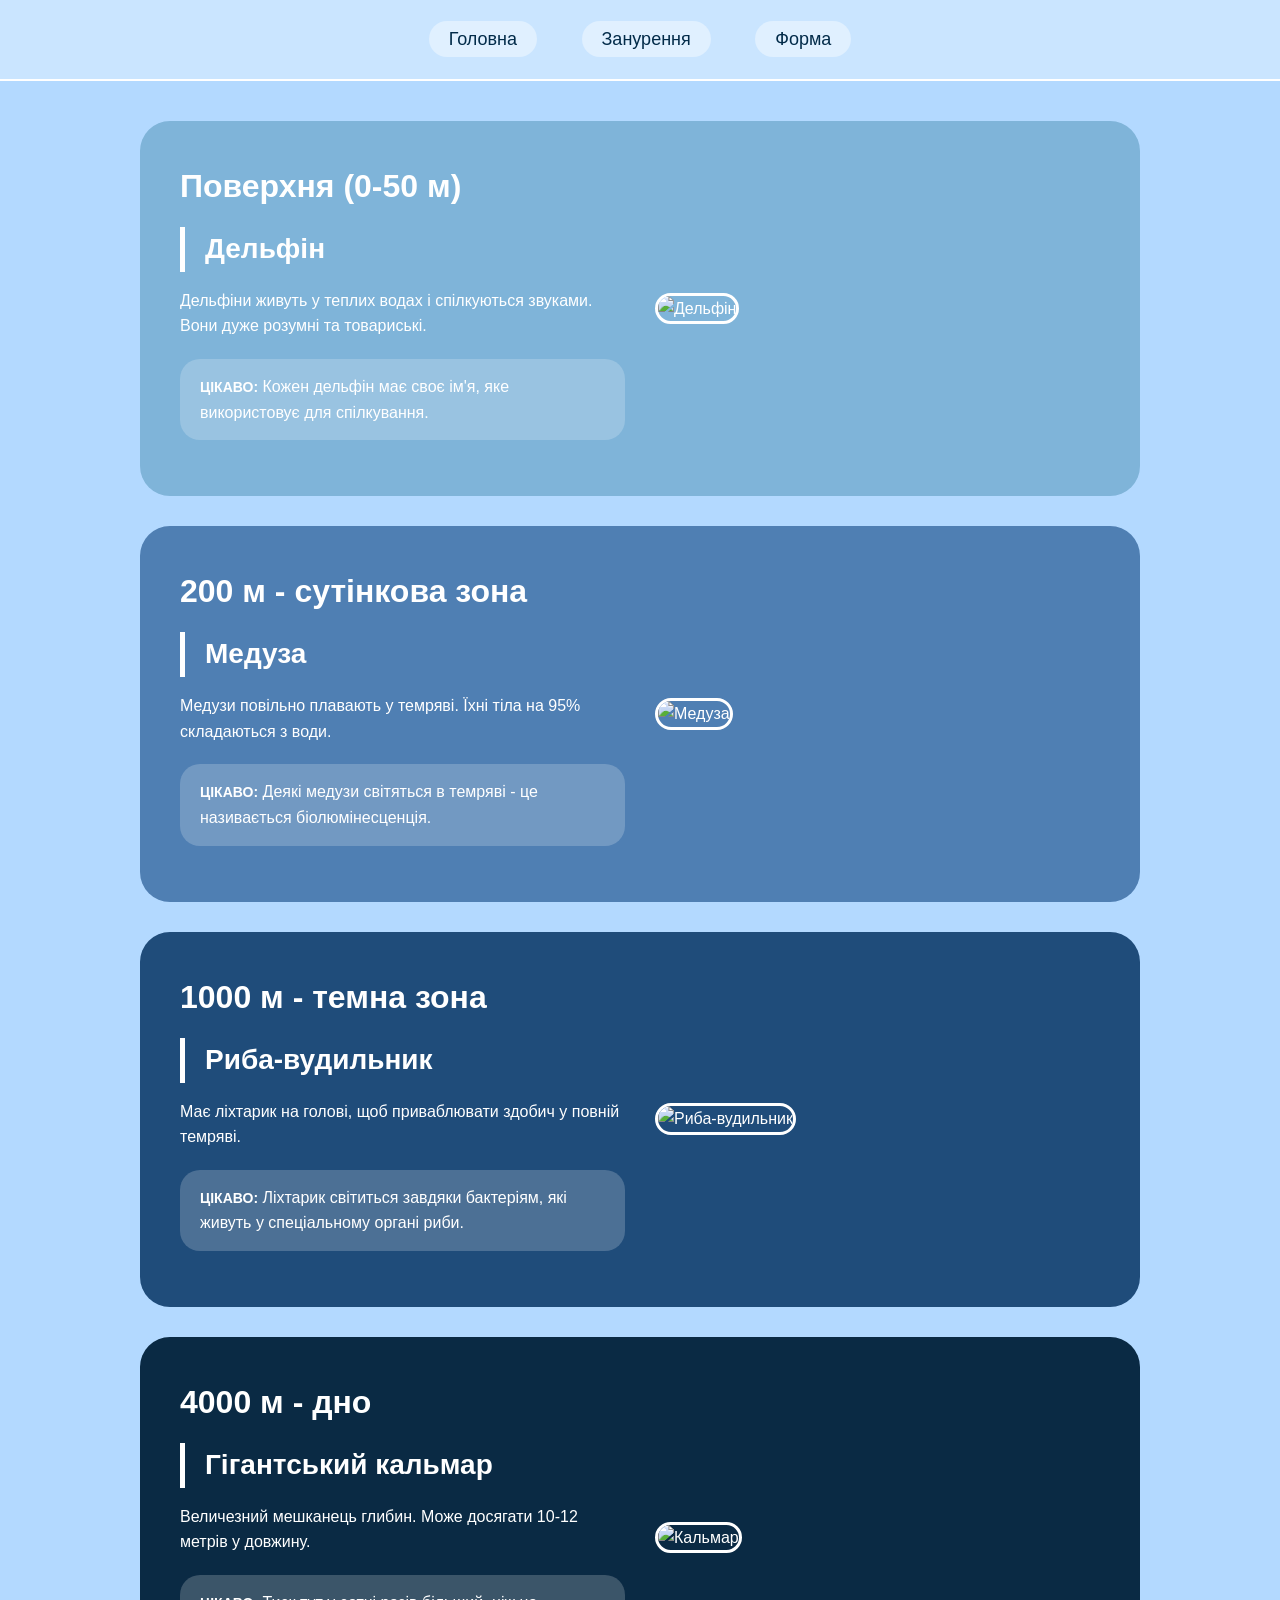
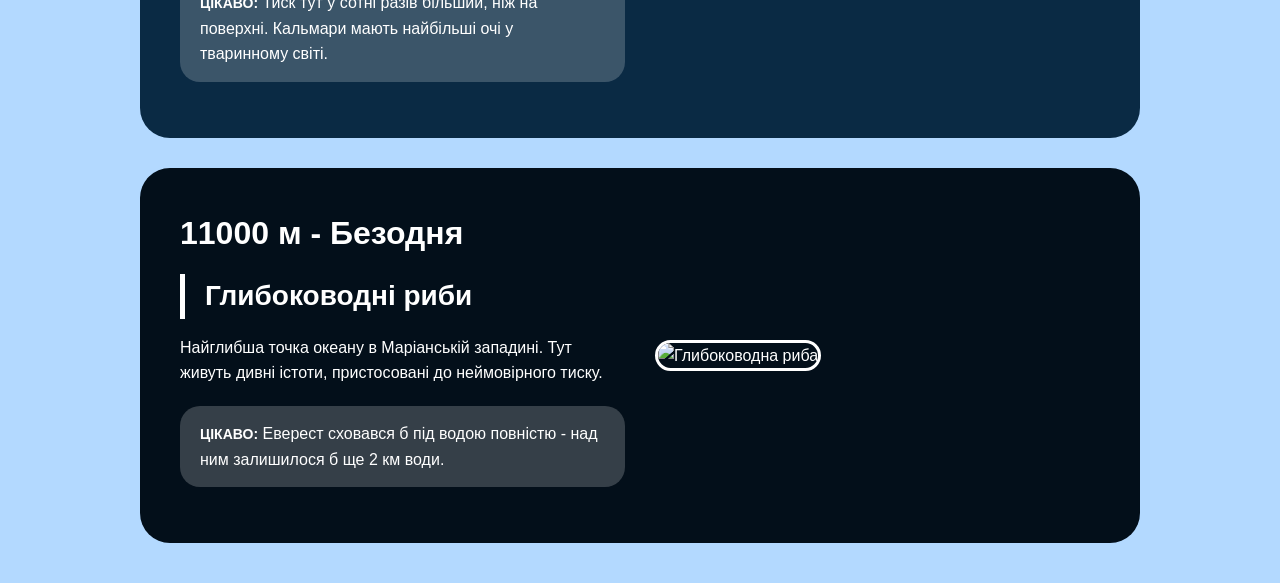
==== pohlyblennya.html @ fac299fe "Add files via upload" ====
<!DOCTYPE html>
<html lang="uk">
<head>
    <meta charset="UTF-8">
    <title>Глибини</title>
    <link rel="stylesheet" href="style.css">
</head>
<body>
    <nav class="menu">
        <a href="index.html">Головна</a>
        <a href="pohlyblennya.html">Занурення</a>
        <a href="form.html">Форма</a>
    </nav>
    <main class="content">
        <div class="depth-block surface">
            <div class="depth-grid">
                <div class="depth-text">
                    <h2>Поверхня (0-50 м)</h2>
                    <p class="creature">Дельфін</p>
                    <p>Дельфіни живуть у теплих водах і спілкуються звуками. Вони дуже розумні та товариські.</p>
                    <p class="fact"><span>Цікаво:</span> Кожен дельфін має своє ім'я, яке використовує для спілкування.</p>
                </div>
                <div class="depth-image">
                    <img src="images/dolphin.jpg" alt="Дельфін">
                </div>
            </div>
        </div>

        <div class="depth-block twilight">
            <div class="depth-grid">
                <div class="depth-text">
                    <h2>200 м - сутінкова зона</h2>
                    <p class="creature">Медуза</p>
                    <p>Медузи повільно плавають у темряві. Їхні тіла на 95% складаються з води.</p>
                    <p class="fact"><span>Цікаво:</span> Деякі медузи світяться в темряві - це називається біолюмінесценція.</p>
                </div>
                <div class="depth-image">
                    <img src="images/meduse.jpg" alt="Медуза">
                </div>
            </div>
        </div>

        <div class="depth-block dark">
            <div class="depth-grid">
                <div class="depth-text">
                    <h2>1000 м - темна зона</h2>
                    <p class="creature">Риба-вудильник</p>
                    <p>Має ліхтарик на голові, щоб приваблювати здобич у повній темряві.</p>
                    <p class="fact"><span>Цікаво:</span> Ліхтарик світиться завдяки бактеріям, які живуть у спеціальному органі риби.</p>
                </div>
                <div class="depth-image">
                    <img src="images/vudilnik.jpg" alt="Риба-вудильник">
                </div>
            </div>
        </div>

        <div class="depth-block deep">
            <div class="depth-grid">
                <div class="depth-text">
                    <h2>4000 м - дно</h2>
                    <p class="creature">Гігантський кальмар</p>
                    <p>Величезний мешканець глибин. Може досягати 10-12 метрів у довжину.</p>
                    <p class="fact"><span>Цікаво:</span> Тиск тут у сотні разів більший, ніж на поверхні. Кальмари мають найбільші очі у тваринному світі.</p>
                </div>
                <div class="depth-image">
                    <img src="images/squid.jpg" alt="Кальмар">
                </div>
            </div>
        </div>

        <div class="depth-block abyss">
            <div class="depth-grid">
                <div class="depth-text">
                    <h2>11000 м - Безодня</h2>
                    <p class="creature">Глибоководні риби</p>
                    <p>Найглибша точка океану в Маріанській западині. Тут живуть дивні істоти, пристосовані до неймовірного тиску.</p>
                    <p class="fact"><span>Цікаво:</span> Еверест сховався б під водою повністю - над ним залишилося б ще 2 км води.</p>
                </div>
                <div class="depth-image">
                    <img src="images/deep-sea fish.jpg" alt="Глибоководна риба">
                </div>
            </div>
        </div>
    </main>
</body>
</html>
---- style.css ----
body {
    font-family: 'Roboto', Arial, sans-serif;
    margin: 0;
    padding: 0;
    background: #b3d9ff;
    line-height: 1.6;
}

.menu {
    text-align: center;
    padding: 25px 0;
    background: rgba(255, 255, 255, 0.3);
    border-bottom: 2px solid white;
}

.menu a {
    color: #022b49;
    text-decoration: none;
    margin: 0 20px;
    font-size: 18px;
    font-weight: 500;
    padding: 8px 20px;
    border-radius: 30px;
    background: rgba(255, 255, 255, 0.4);
}

.menu a:hover {
    background: white;
}

.content {
    max-width: 1000px;
    margin: 40px auto;
    padding: 0 20px;
}

h1 {
    font-size: 48px;
    color: #022b49;
    margin-bottom: 20px;
    font-weight: 300;
}

h2 {
    font-size: 32px;
    margin-top: 0;
    margin-bottom: 15px;
    color: white;
}

.lead {
    font-size: 24px;
    font-weight: 300;
    color: #022b49;
}

.button {
    display: inline-block;
    background: white;
    padding: 15px 40px;
    margin: 30px 0 0 0;
    text-decoration: none;
    color: #022b49;
    border: none;
    border-radius: 40px;
    font-size: 18px;
    font-weight: 600;
}

.depth-block {
    padding: 40px;
    margin-bottom: 30px;
    border-radius: 30px;
    color: white;
}

.depth-grid {
    display: flex;
    gap: 30px;
    align-items: center;
    flex-wrap: wrap;
}

.depth-text {
    flex: 1;
    min-width: 300px;
}

.depth-image {
    flex: 1;
    min-width: 300px;
}

.depth-image img {
    width: 100%;
    height: auto;
    border-radius: 20px;
    border: 3px solid white;
}

.surface { background: #7fb4d9; }
.twilight { background: #4f7fb3; }
.dark { background: #1f4c7a; }
.deep { background: #0a2a44; }
.abyss { background: #030f1a; }

.creature {
    font-size: 28px;
    font-weight: 600;
    margin: 15px 0 10px;
    border-left: 5px solid white;
    padding-left: 20px;
}

.fact {
    background: rgba(255,255,255,0.2);
    padding: 15px 20px;
    border-radius: 20px;
    margin-top: 20px;
}

.fact span {
    font-weight: 600;
    text-transform: uppercase;
    font-size: 14px;
}

.form {
    background: rgba(255,255,255,0.3);
    padding: 30px;
    border-radius: 30px;
    margin: 30px 0;
}

.form-group {
    margin-bottom: 20px;
}

label {
    display: block;
    margin-bottom: 8px;
    font-weight: 500;
    color: #022b49;
}

input, textarea {
    width: 100%;
    padding: 12px;
    font-size: 16px;
    border: 2px solid white;
    background: rgba(255,255,255,0.8);
    border-radius: 15px;
}

footer {
    margin-top: 60px;
    text-align: center;
    color: #022b49;
    border-top: 2px dashed rgba(255,255,255,0.5);
    padding-top: 30px;
}
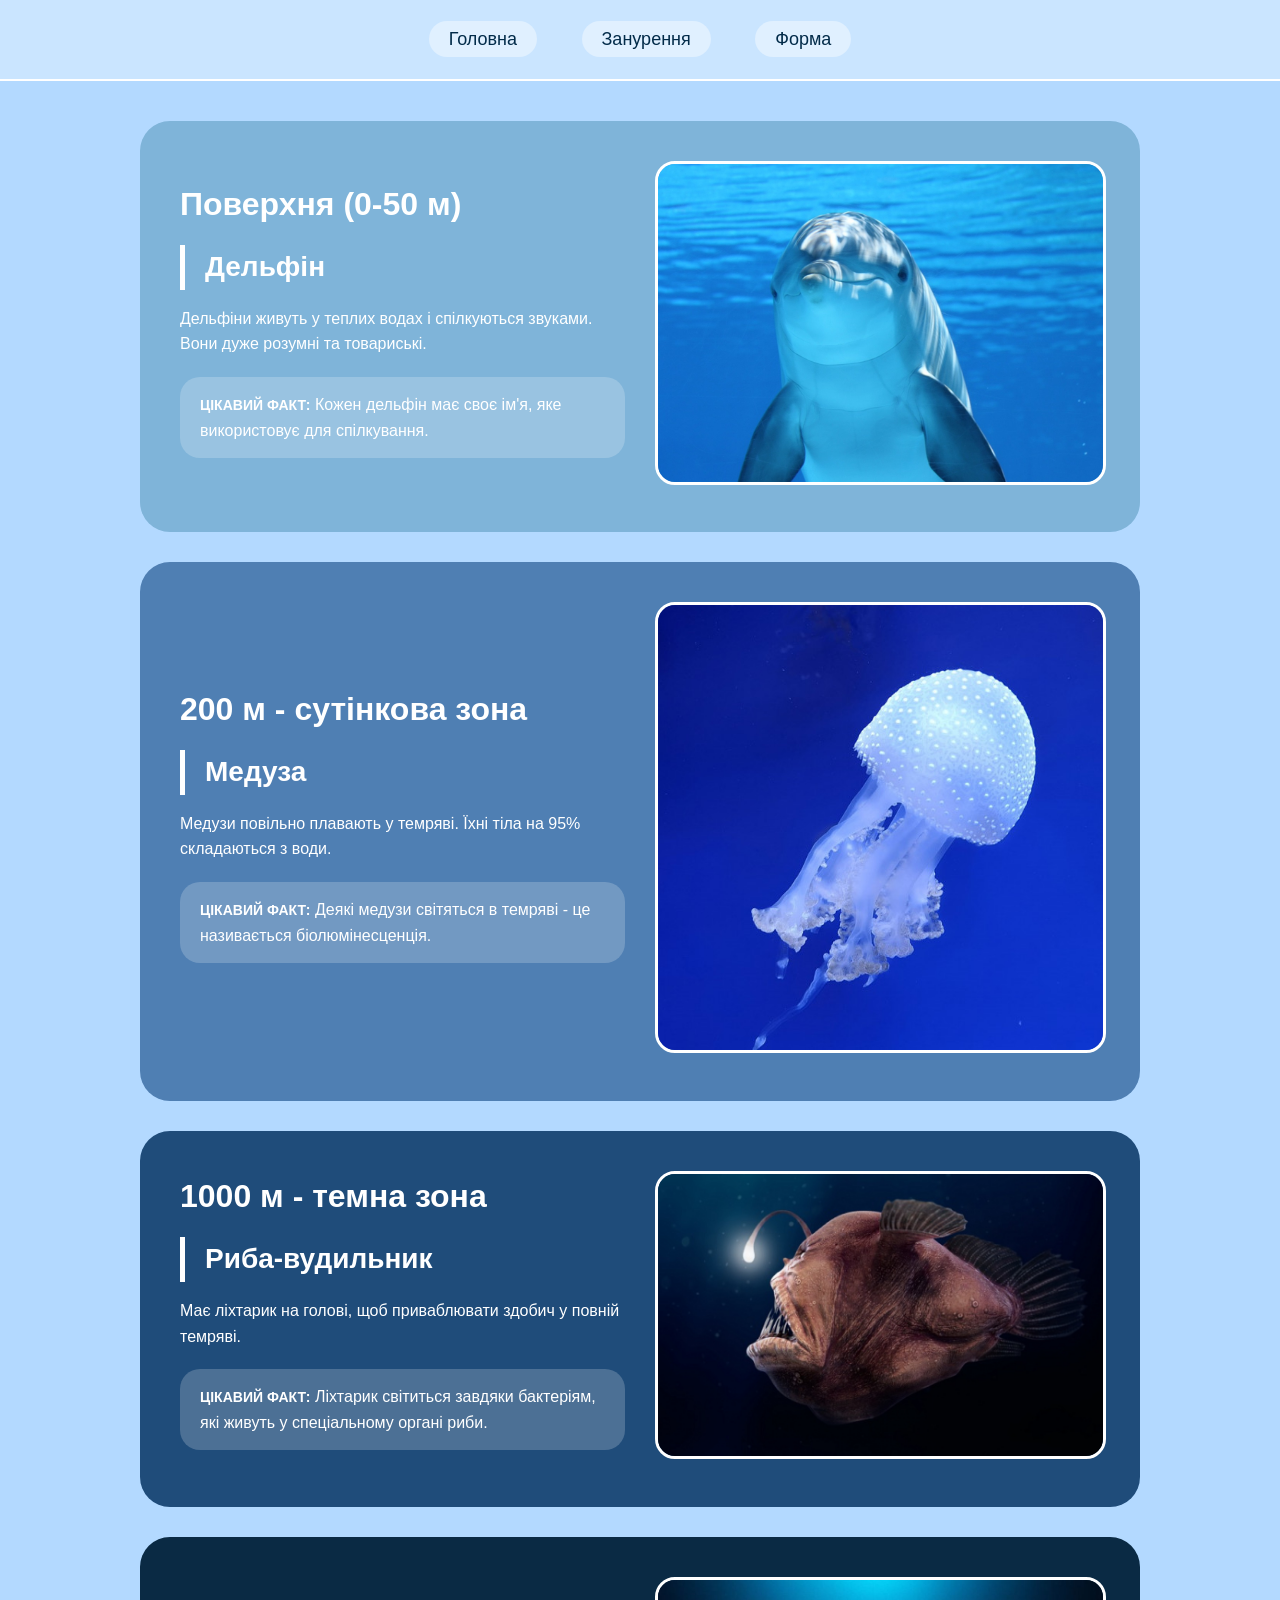
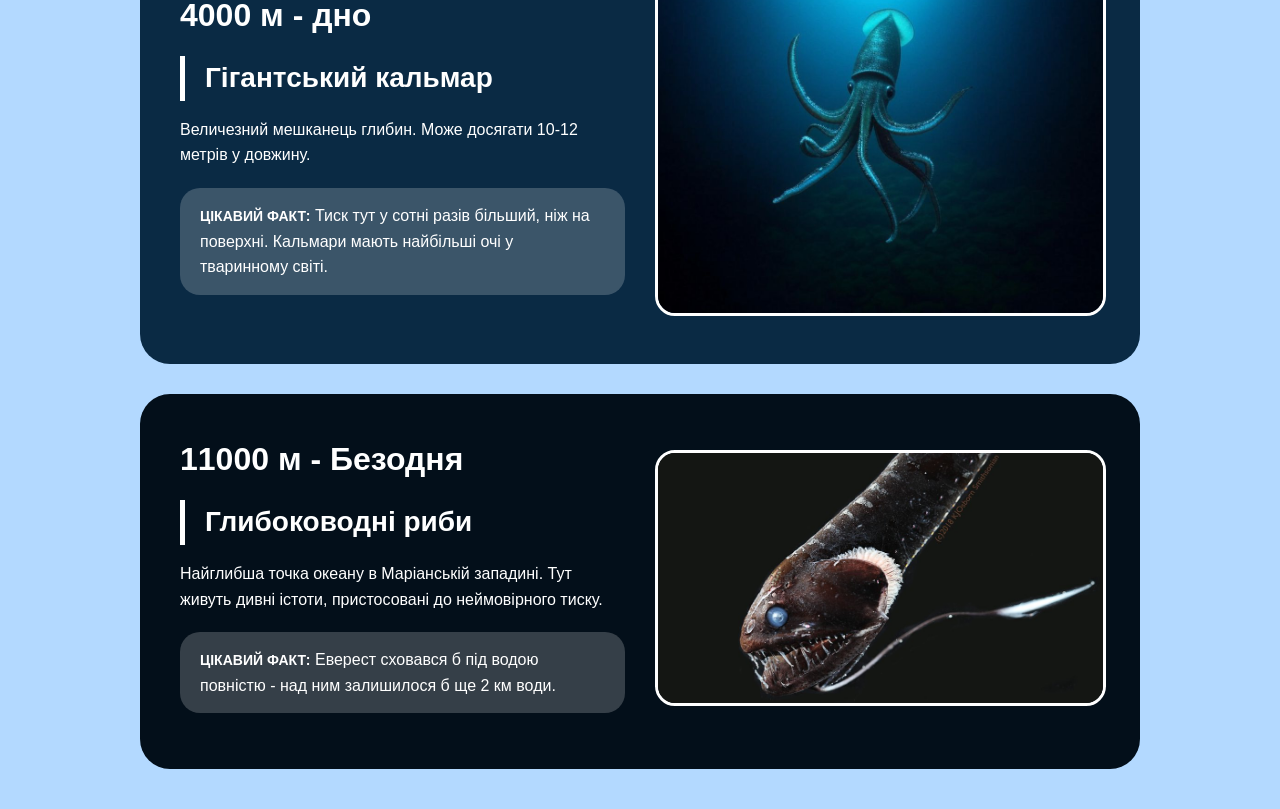
==== commit 4e184533: "Restore content in pohlyblennya.html Restored the original content of the HTML file after it was rem" ====
--- a/pohlyblennya.html
+++ b/pohlyblennya.html
@@ -18,7 +18,7 @@
                     <h2>Поверхня (0-50 м)</h2>
                     <p class="creature">Дельфін</p>
                     <p>Дельфіни живуть у теплих водах і спілкуються звуками. Вони дуже розумні та товариські.</p>
-                    <p class="fact"><span>Цікаво:</span> Кожен дельфін має своє ім'я, яке використовує для спілкування.</p>
+                    <p class="fact"><span>Цікавий факт:</span> Кожен дельфін має своє ім'я, яке використовує для спілкування.</p>
                 </div>
                 <div class="depth-image">
                     <img src="images/dolphin.jpg" alt="Дельфін">
@@ -32,7 +32,7 @@
                     <h2>200 м - сутінкова зона</h2>
                     <p class="creature">Медуза</p>
                     <p>Медузи повільно плавають у темряві. Їхні тіла на 95% складаються з води.</p>
-                    <p class="fact"><span>Цікаво:</span> Деякі медузи світяться в темряві - це називається біолюмінесценція.</p>
+                    <p class="fact"><span>Цікавий факт:</span> Деякі медузи світяться в темряві - це називається біолюмінесценція.</p>
                 </div>
                 <div class="depth-image">
                     <img src="images/meduse.jpg" alt="Медуза">
@@ -46,7 +46,7 @@
                     <h2>1000 м - темна зона</h2>
                     <p class="creature">Риба-вудильник</p>
                     <p>Має ліхтарик на голові, щоб приваблювати здобич у повній темряві.</p>
-                    <p class="fact"><span>Цікаво:</span> Ліхтарик світиться завдяки бактеріям, які живуть у спеціальному органі риби.</p>
+                    <p class="fact"><span>Цікавий факт:</span> Ліхтарик світиться завдяки бактеріям, які живуть у спеціальному органі риби.</p>
                 </div>
                 <div class="depth-image">
                     <img src="images/vudilnik.jpg" alt="Риба-вудильник">
@@ -60,7 +60,7 @@
                     <h2>4000 м - дно</h2>
                     <p class="creature">Гігантський кальмар</p>
                     <p>Величезний мешканець глибин. Може досягати 10-12 метрів у довжину.</p>
-                    <p class="fact"><span>Цікаво:</span> Тиск тут у сотні разів більший, ніж на поверхні. Кальмари мають найбільші очі у тваринному світі.</p>
+                    <p class="fact"><span>Цікавий факт:</span> Тиск тут у сотні разів більший, ніж на поверхні. Кальмари мають найбільші очі у тваринному світі.</p>
                 </div>
                 <div class="depth-image">
                     <img src="images/squid.jpg" alt="Кальмар">
@@ -74,7 +74,7 @@
                     <h2>11000 м - Безодня</h2>
                     <p class="creature">Глибоководні риби</p>
                     <p>Найглибша точка океану в Маріанській западині. Тут живуть дивні істоти, пристосовані до неймовірного тиску.</p>
-                    <p class="fact"><span>Цікаво:</span> Еверест сховався б під водою повністю - над ним залишилося б ще 2 км води.</p>
+                    <p class="fact"><span>Цікавий факт:</span> Еверест сховався б під водою повністю - над ним залишилося б ще 2 км води.</p>
                 </div>
                 <div class="depth-image">
                     <img src="images/deep-sea fish.jpg" alt="Глибоководна риба">
@@ -83,4 +83,4 @@
         </div>
     </main>
 </body>
-</html>+</html>
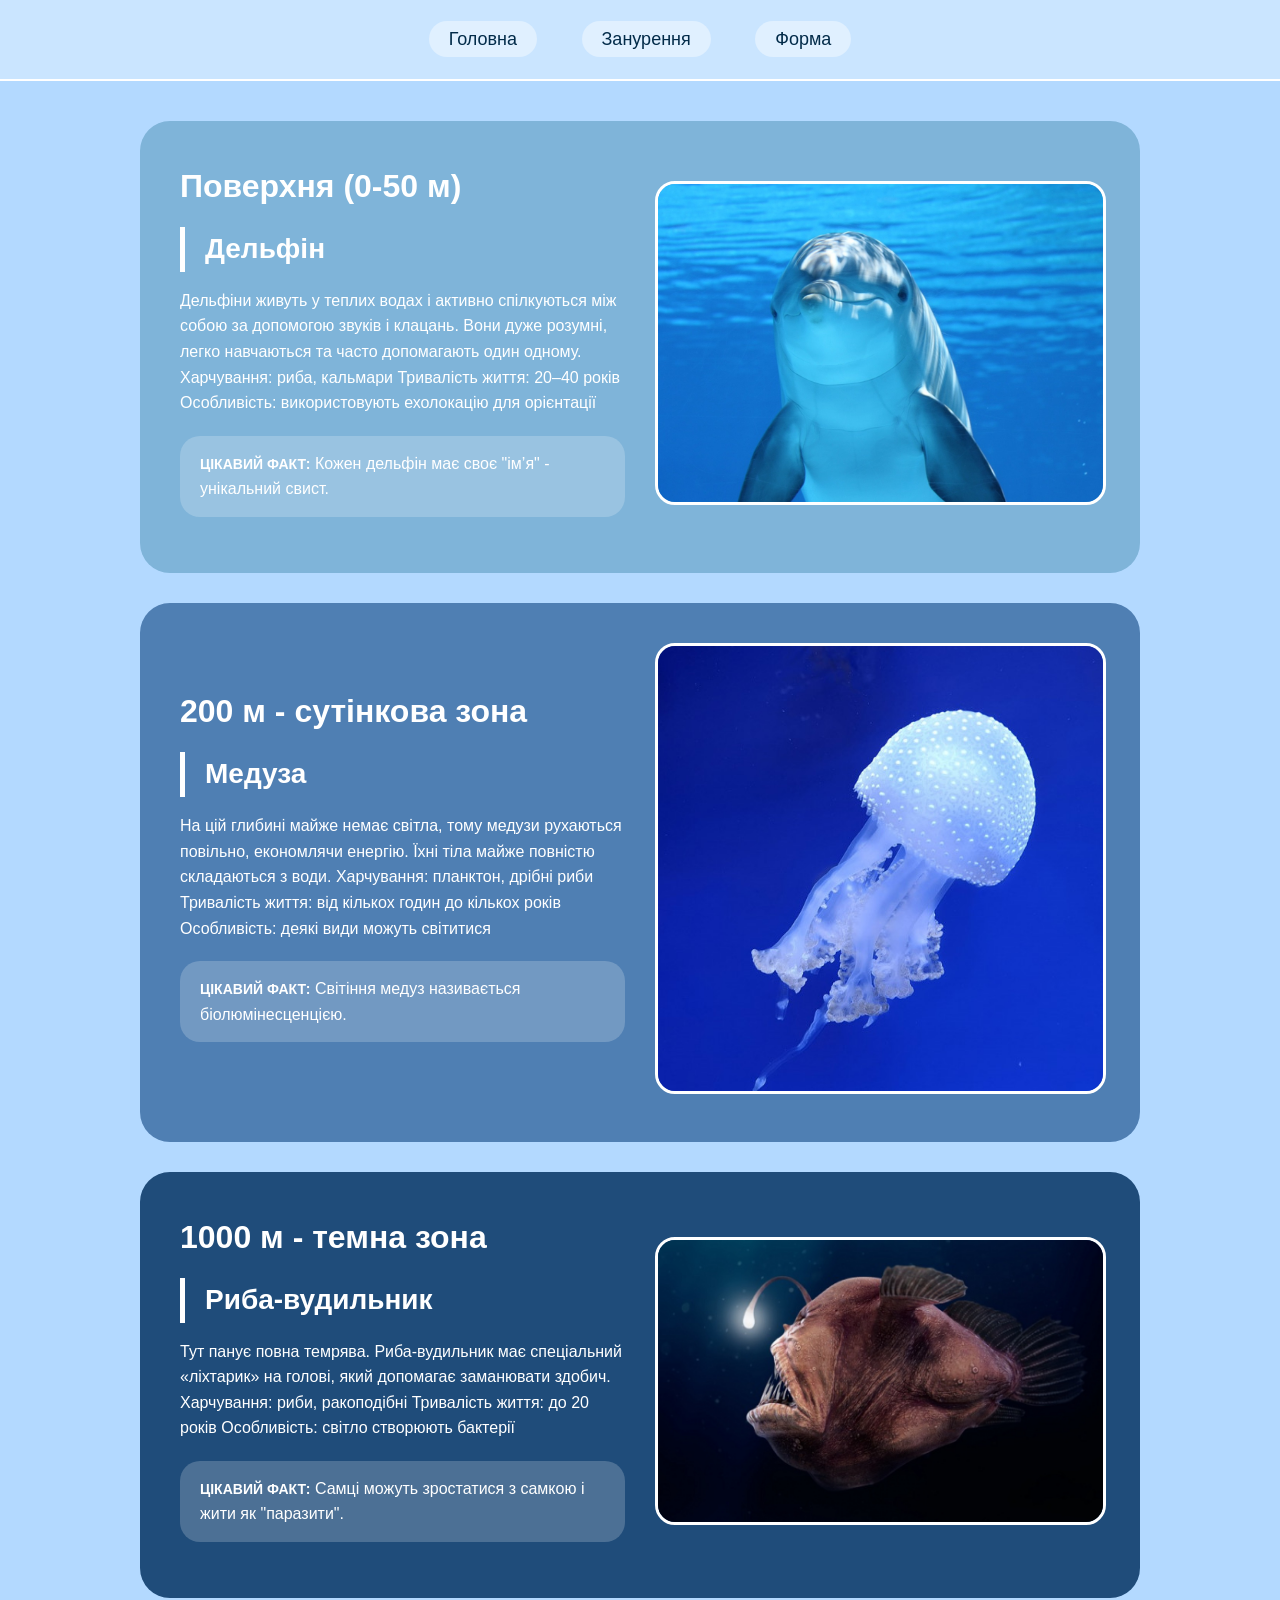
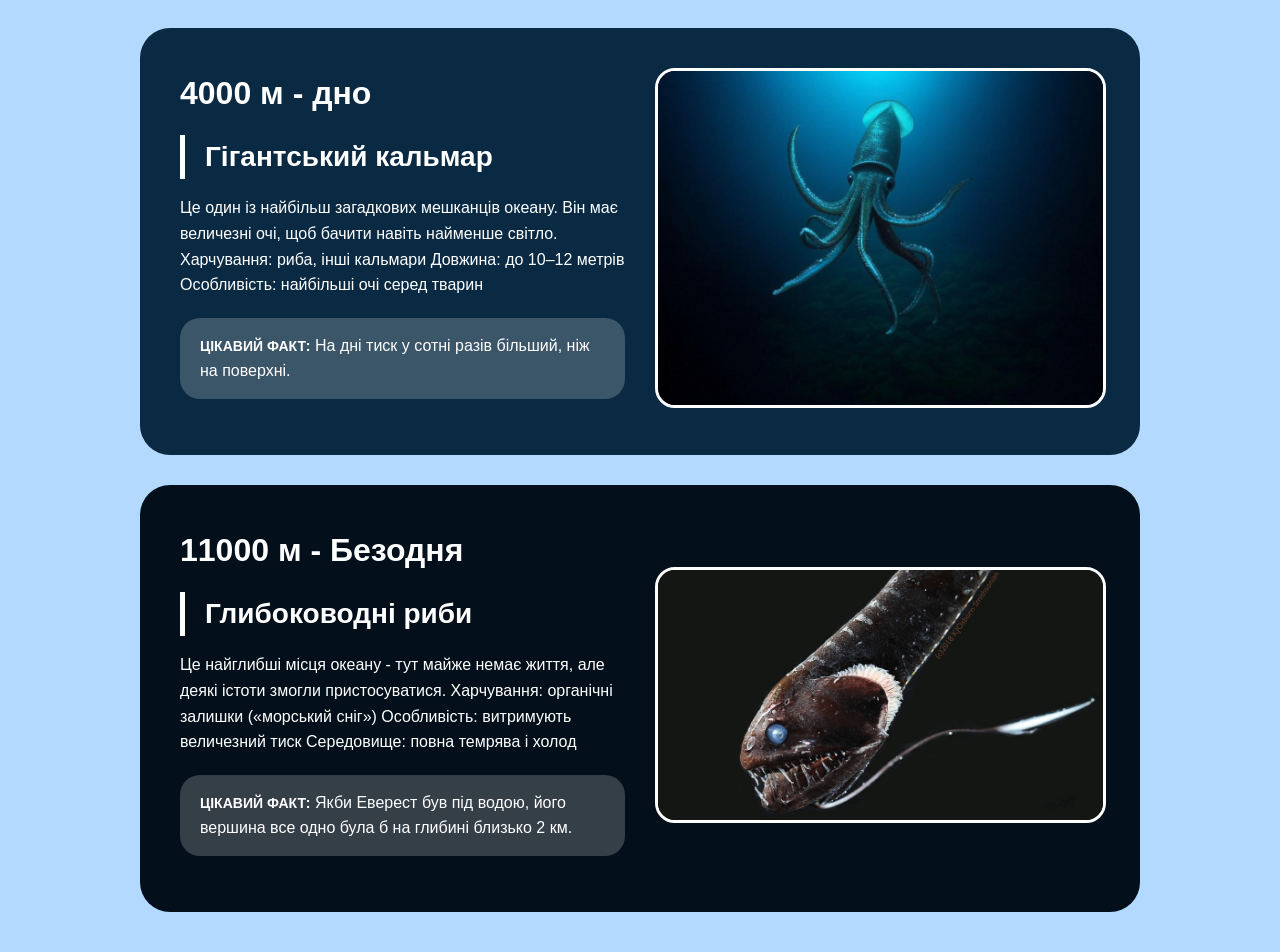
==== commit cf3ac425: "Enhance content for marine life descriptions Updated descriptions and facts for marine life at vario" ====
--- a/pohlyblennya.html
+++ b/pohlyblennya.html
@@ -17,8 +17,12 @@
                 <div class="depth-text">
                     <h2>Поверхня (0-50 м)</h2>
                     <p class="creature">Дельфін</p>
-                    <p>Дельфіни живуть у теплих водах і спілкуються звуками. Вони дуже розумні та товариські.</p>
-                    <p class="fact"><span>Цікавий факт:</span> Кожен дельфін має своє ім'я, яке використовує для спілкування.</p>
+                    <p>Дельфіни живуть у теплих водах і активно спілкуються між собою за допомогою звуків і клацань. Вони дуже розумні, легко навчаються та часто допомагають один одному.
+                    Харчування: риба, кальмари
+                    Тривалість життя: 20–40 років
+                    Особливість: використовують ехолокацію для орієнтації
+                    </p>
+                    <p class="fact"><span>Цікавий факт:</span> Кожен дельфін має своє "ім’я" - унікальний свист.</p>
                 </div>
                 <div class="depth-image">
                     <img src="images/dolphin.jpg" alt="Дельфін">
@@ -31,8 +35,12 @@
                 <div class="depth-text">
                     <h2>200 м - сутінкова зона</h2>
                     <p class="creature">Медуза</p>
-                    <p>Медузи повільно плавають у темряві. Їхні тіла на 95% складаються з води.</p>
-                    <p class="fact"><span>Цікавий факт:</span> Деякі медузи світяться в темряві - це називається біолюмінесценція.</p>
+                    <p>На цій глибині майже немає світла, тому медузи рухаються повільно, економлячи енергію. Їхні тіла майже повністю складаються з води.
+                    Харчування: планктон, дрібні риби
+                    Тривалість життя: від кількох годин до кількох років
+                    Особливість: деякі види можуть світитися
+                    </p>
+                    <p class="fact"><span>Цікавий факт:</span> Світіння медуз називається біолюмінесценцією.</p>
                 </div>
                 <div class="depth-image">
                     <img src="images/meduse.jpg" alt="Медуза">
@@ -45,8 +53,12 @@
                 <div class="depth-text">
                     <h2>1000 м - темна зона</h2>
                     <p class="creature">Риба-вудильник</p>
-                    <p>Має ліхтарик на голові, щоб приваблювати здобич у повній темряві.</p>
-                    <p class="fact"><span>Цікавий факт:</span> Ліхтарик світиться завдяки бактеріям, які живуть у спеціальному органі риби.</p>
+                    <p>Тут панує повна темрява. Риба-вудильник має спеціальний «ліхтарик» на голові, який допомагає заманювати здобич.
+                    Харчування: риби, ракоподібні
+                    Тривалість життя: до 20 років
+                    Особливість: світло створюють бактерії
+                    </p>
+                    <p class="fact"><span>Цікавий факт:</span> Самці можуть зростатися з самкою і жити як "паразити".</p>
                 </div>
                 <div class="depth-image">
                     <img src="images/vudilnik.jpg" alt="Риба-вудильник">
@@ -59,8 +71,12 @@
                 <div class="depth-text">
                     <h2>4000 м - дно</h2>
                     <p class="creature">Гігантський кальмар</p>
-                    <p>Величезний мешканець глибин. Може досягати 10-12 метрів у довжину.</p>
-                    <p class="fact"><span>Цікавий факт:</span> Тиск тут у сотні разів більший, ніж на поверхні. Кальмари мають найбільші очі у тваринному світі.</p>
+                    <p>Це один із найбільш загадкових мешканців океану. Він має величезні очі, щоб бачити навіть найменше світло.
+                    Харчування: риба, інші кальмари
+                    Довжина: до 10–12 метрів
+                    Особливість: найбільші очі серед тварин
+                    </p>
+                    <p class="fact"><span>Цікавий факт:</span> На дні тиск у сотні разів більший, ніж на поверхні.</p>
                 </div>
                 <div class="depth-image">
                     <img src="images/squid.jpg" alt="Кальмар">
@@ -73,8 +89,12 @@
                 <div class="depth-text">
                     <h2>11000 м - Безодня</h2>
                     <p class="creature">Глибоководні риби</p>
-                    <p>Найглибша точка океану в Маріанській западині. Тут живуть дивні істоти, пристосовані до неймовірного тиску.</p>
-                    <p class="fact"><span>Цікавий факт:</span> Еверест сховався б під водою повністю - над ним залишилося б ще 2 км води.</p>
+                    <p>Це найглибші місця океану - тут майже немає життя, але деякі істоти змогли пристосуватися.
+                    Харчування: органічні залишки («морський сніг»)
+                    Особливість: витримують величезний тиск
+                    Середовище: повна темрява і холод
+                    </p>
+                    <p class="fact"><span>Цікавий факт:</span> Якби Еверест був під водою, його вершина все одно була б на глибині близько 2 км.</p>
                 </div>
                 <div class="depth-image">
                     <img src="images/deep-sea fish.jpg" alt="Глибоководна риба">
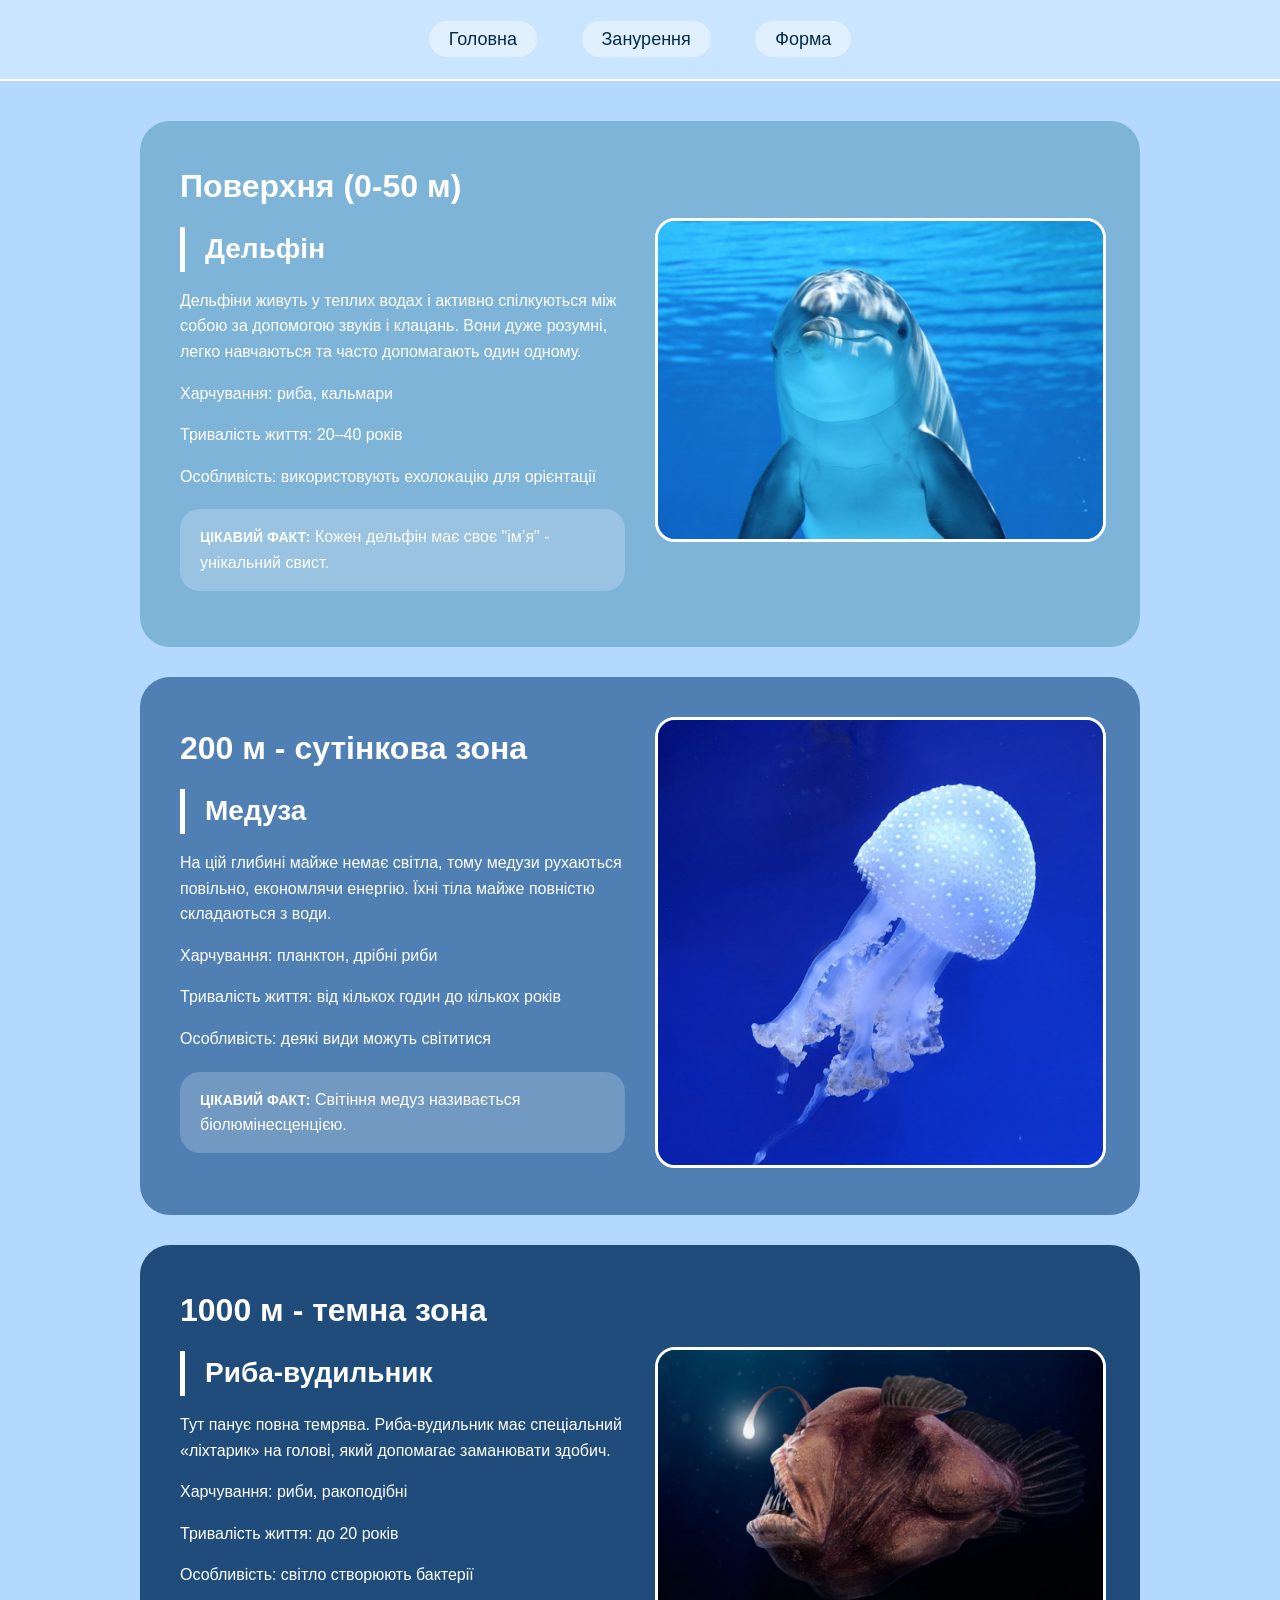
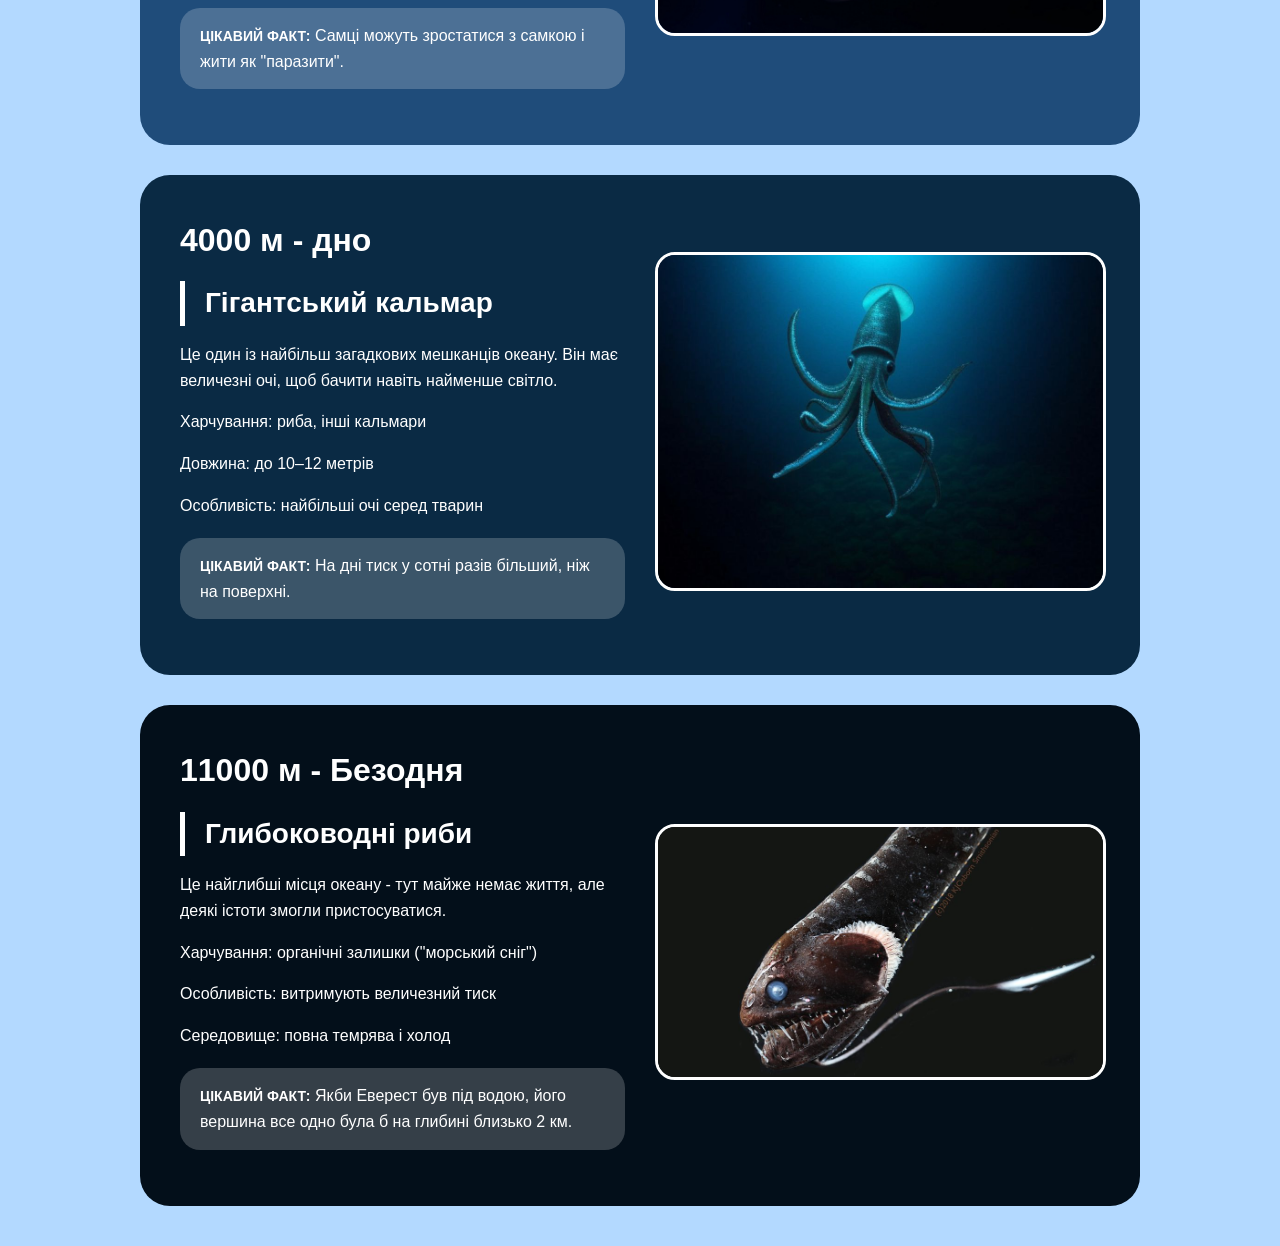
==== commit 5f5f2b9d: "Fix HTML structure and formatting issues" ====
--- a/pohlyblennya.html
+++ b/pohlyblennya.html
@@ -18,9 +18,9 @@
                     <h2>Поверхня (0-50 м)</h2>
                     <p class="creature">Дельфін</p>
                     <p>Дельфіни живуть у теплих водах і активно спілкуються між собою за допомогою звуків і клацань. Вони дуже розумні, легко навчаються та часто допомагають один одному.
-                    Харчування: риба, кальмари
-                    Тривалість життя: 20–40 років
-                    Особливість: використовують ехолокацію для орієнтації
+                    <p>Харчування: риба, кальмари</p>
+                    <p>Тривалість життя: 20–40 років</p>
+                    <p>Особливість: використовують ехолокацію для орієнтації</p>
                     </p>
                     <p class="fact"><span>Цікавий факт:</span> Кожен дельфін має своє "ім’я" - унікальний свист.</p>
                 </div>
@@ -36,9 +36,9 @@
                     <h2>200 м - сутінкова зона</h2>
                     <p class="creature">Медуза</p>
                     <p>На цій глибині майже немає світла, тому медузи рухаються повільно, економлячи енергію. Їхні тіла майже повністю складаються з води.
-                    Харчування: планктон, дрібні риби
-                    Тривалість життя: від кількох годин до кількох років
-                    Особливість: деякі види можуть світитися
+                    <p>Харчування: планктон, дрібні риби</p>
+                    <p>Тривалість життя: від кількох годин до кількох років</p>
+                    <p>Особливість: деякі види можуть світитися</p>
                     </p>
                     <p class="fact"><span>Цікавий факт:</span> Світіння медуз називається біолюмінесценцією.</p>
                 </div>
@@ -54,9 +54,9 @@
                     <h2>1000 м - темна зона</h2>
                     <p class="creature">Риба-вудильник</p>
                     <p>Тут панує повна темрява. Риба-вудильник має спеціальний «ліхтарик» на голові, який допомагає заманювати здобич.
-                    Харчування: риби, ракоподібні
-                    Тривалість життя: до 20 років
-                    Особливість: світло створюють бактерії
+                    <p>Харчування: риби, ракоподібні</p>
+                    <p>Тривалість життя: до 20 років</p>
+                    <p>Особливість: світло створюють бактерії</p>
                     </p>
                     <p class="fact"><span>Цікавий факт:</span> Самці можуть зростатися з самкою і жити як "паразити".</p>
                 </div>
@@ -72,9 +72,9 @@
                     <h2>4000 м - дно</h2>
                     <p class="creature">Гігантський кальмар</p>
                     <p>Це один із найбільш загадкових мешканців океану. Він має величезні очі, щоб бачити навіть найменше світло.
-                    Харчування: риба, інші кальмари
-                    Довжина: до 10–12 метрів
-                    Особливість: найбільші очі серед тварин
+                    <p>Харчування: риба, інші кальмари</p>
+                    <p>Довжина: до 10–12 метрів</p>
+                    <p>Особливість: найбільші очі серед тварин</p>
                     </p>
                     <p class="fact"><span>Цікавий факт:</span> На дні тиск у сотні разів більший, ніж на поверхні.</p>
                 </div>
@@ -90,9 +90,9 @@
                     <h2>11000 м - Безодня</h2>
                     <p class="creature">Глибоководні риби</p>
                     <p>Це найглибші місця океану - тут майже немає життя, але деякі істоти змогли пристосуватися.
-                    Харчування: органічні залишки («морський сніг»)
-                    Особливість: витримують величезний тиск
-                    Середовище: повна темрява і холод
+                    <p>Харчування: органічні залишки ("морський сніг")</p>
+                    <p>Особливість: витримують величезний тиск</p>
+                    <p>Середовище: повна темрява і холод</p>
                     </p>
                     <p class="fact"><span>Цікавий факт:</span> Якби Еверест був під водою, його вершина все одно була б на глибині близько 2 км.</p>
                 </div>
